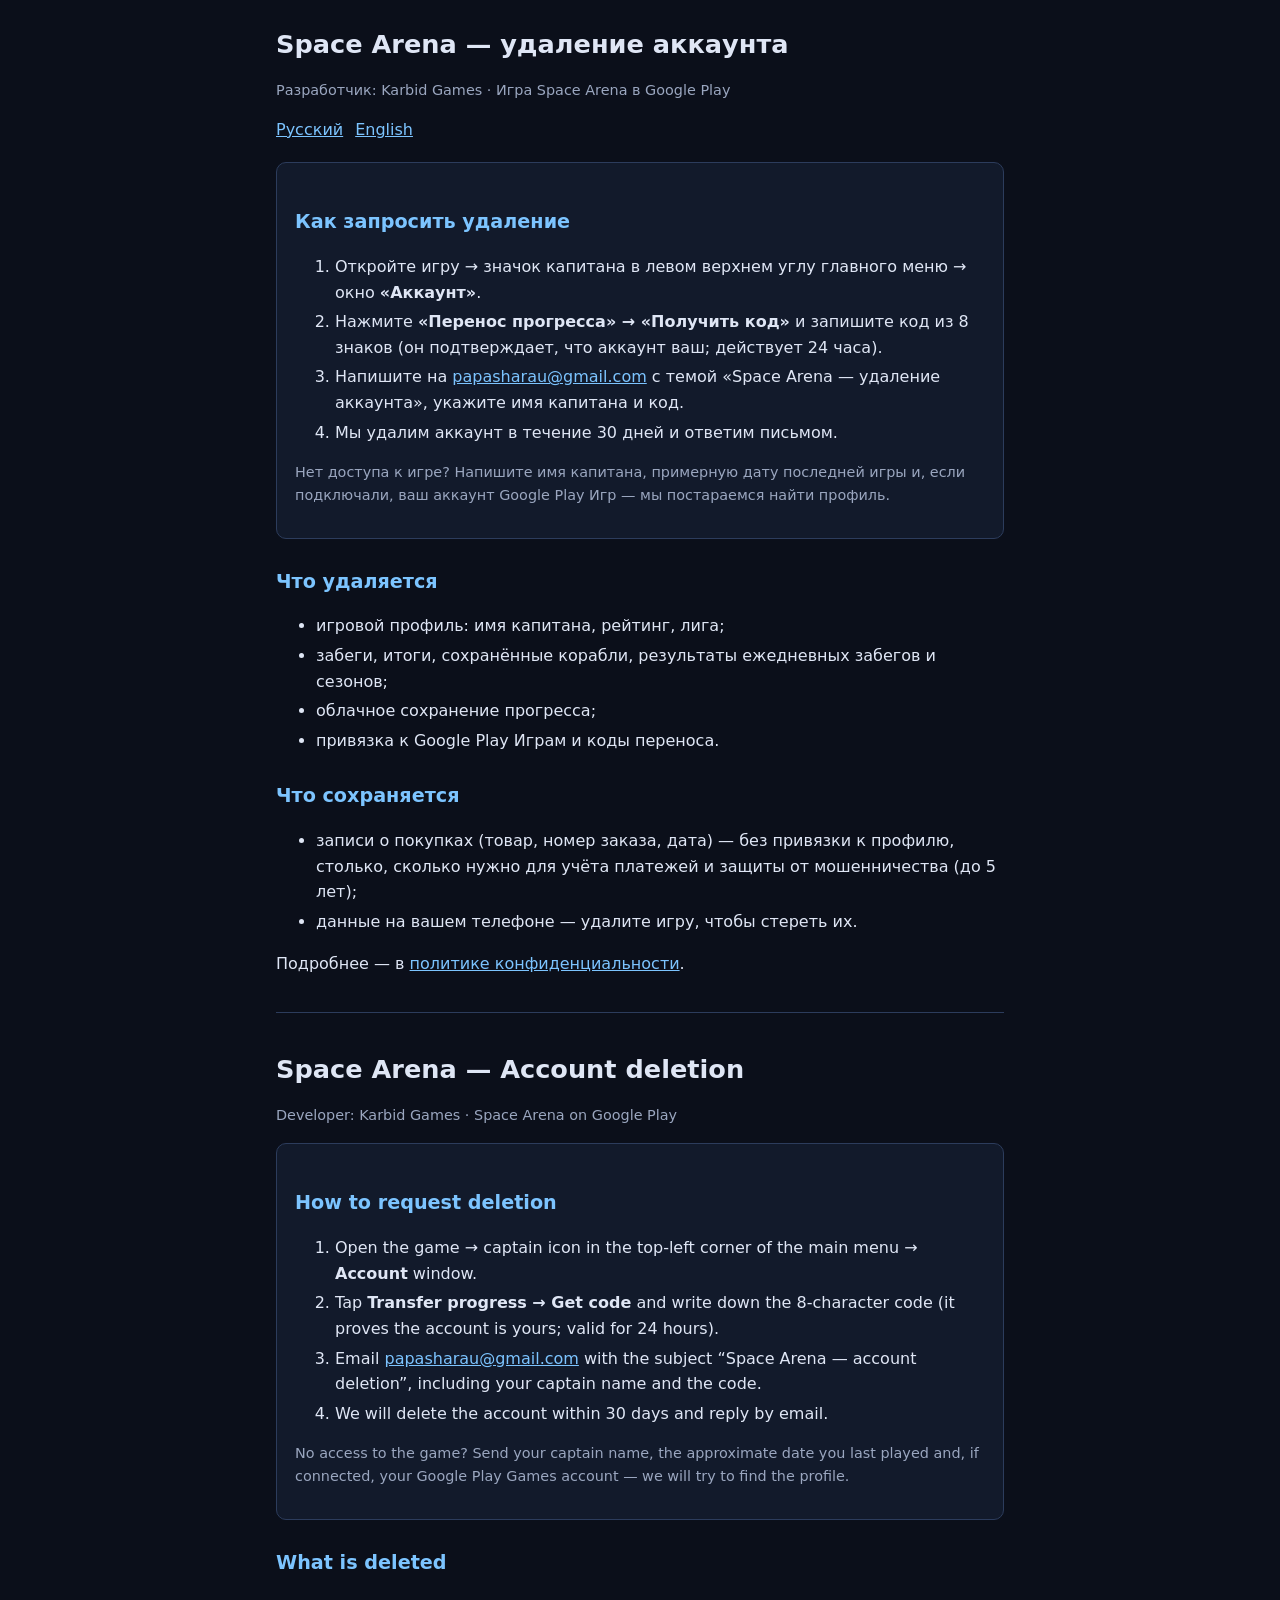
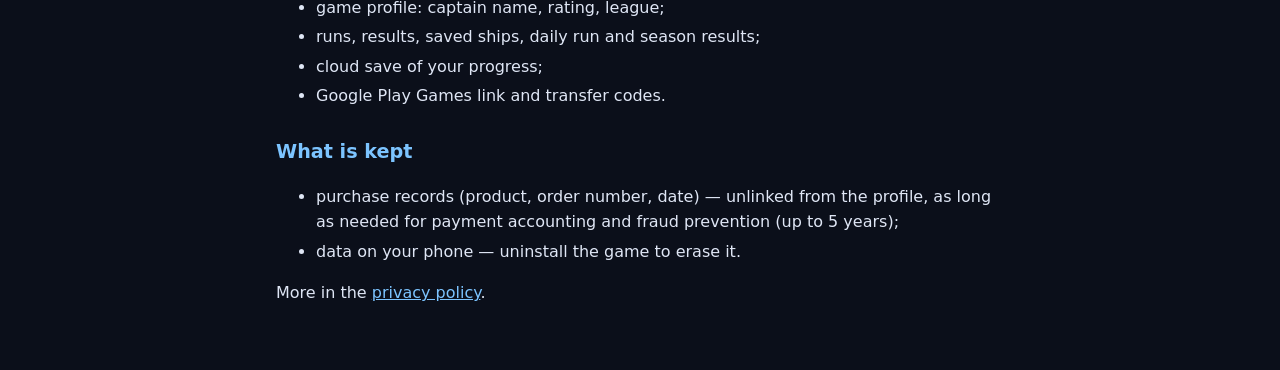
==== delete.html @ 42837ee1 "Space Arena: privacy policy and account deletion" ====
<!doctype html>
<html lang="ru">
<head>
<meta charset="utf-8">
<meta name="viewport" content="width=device-width, initial-scale=1">
<title>Space Arena — удаление аккаунта</title>
<link rel="stylesheet" href="style.css">
</head>
<body>
<main>
<h1>Space Arena — удаление аккаунта</h1>
<p class="muted">Разработчик: Karbid Games · Игра Space Arena в Google Play</p>
<div class="lang"><a href="#ru">Русский</a><a href="#en">English</a></div>

<section id="ru">
<div class="card">
<h2>Как запросить удаление</h2>
<ol>
<li>Откройте игру → значок капитана в левом верхнем углу главного меню → окно <b>«Аккаунт»</b>.</li>
<li>Нажмите <b>«Перенос прогресса» → «Получить код»</b> и запишите код из 8 знаков (он подтверждает, что аккаунт
ваш; действует 24 часа).</li>
<li>Напишите на <a href="mailto:papasharau@gmail.com?subject=Space%20Arena%20%E2%80%94%20%D1%83%D0%B4%D0%B0%D0%BB%D0%B5%D0%BD%D0%B8%D0%B5%20%D0%B0%D0%BA%D0%BA%D0%B0%D1%83%D0%BD%D1%82%D0%B0">papasharau@gmail.com</a>
с темой «Space Arena — удаление аккаунта», укажите имя капитана и код.</li>
<li>Мы удалим аккаунт в течение 30 дней и ответим письмом.</li>
</ol>
<p class="muted">Нет доступа к игре? Напишите имя капитана, примерную дату последней игры и, если подключали, ваш
аккаунт Google Play Игр — мы постараемся найти профиль.</p>
</div>

<h2>Что удаляется</h2>
<ul>
<li>игровой профиль: имя капитана, рейтинг, лига;</li>
<li>забеги, итоги, сохранённые корабли, результаты ежедневных забегов и сезонов;</li>
<li>облачное сохранение прогресса;</li>
<li>привязка к Google Play Играм и коды переноса.</li>
</ul>

<h2>Что сохраняется</h2>
<ul>
<li>записи о покупках (товар, номер заказа, дата) — без привязки к профилю, столько, сколько нужно для учёта платежей
и защиты от мошенничества (до 5 лет);</li>
<li>данные на вашем телефоне — удалите игру, чтобы стереть их.</li>
</ul>
<p>Подробнее — в <a href="privacy.html">политике конфиденциальности</a>.</p>
</section>

<hr>

<section id="en" lang="en">
<h1>Space Arena — Account deletion</h1>
<p class="muted">Developer: Karbid Games · Space Arena on Google Play</p>
<div class="card">
<h2>How to request deletion</h2>
<ol>
<li>Open the game → captain icon in the top-left corner of the main menu → <b>Account</b> window.</li>
<li>Tap <b>Transfer progress → Get code</b> and write down the 8-character code (it proves the account is yours;
valid for 24 hours).</li>
<li>Email <a href="mailto:papasharau@gmail.com?subject=Space%20Arena%20%E2%80%94%20account%20deletion">papasharau@gmail.com</a>
with the subject “Space Arena — account deletion”, including your captain name and the code.</li>
<li>We will delete the account within 30 days and reply by email.</li>
</ol>
<p class="muted">No access to the game? Send your captain name, the approximate date you last played and, if
connected, your Google Play Games account — we will try to find the profile.</p>
</div>

<h2>What is deleted</h2>
<ul>
<li>game profile: captain name, rating, league;</li>
<li>runs, results, saved ships, daily run and season results;</li>
<li>cloud save of your progress;</li>
<li>Google Play Games link and transfer codes.</li>
</ul>

<h2>What is kept</h2>
<ul>
<li>purchase records (product, order number, date) — unlinked from the profile, as long as needed for payment
accounting and fraud prevention (up to 5 years);</li>
<li>data on your phone — uninstall the game to erase it.</li>
</ul>
<p>More in the <a href="privacy.html">privacy policy</a>.</p>
</section>
</main>
</body>
</html>
---- style.css ----
:root {
	--bg: #0b0f1a;
	--panel: #121a2b;
	--text: #dfe6f5;
	--muted: #9aa6bf;
	--accent: #7cc4ff;
	--edge: #2c3c5c;
}
* { box-sizing: border-box; }
body {
	margin: 0;
	background: var(--bg);
	color: var(--text);
	font: 16px/1.6 system-ui, -apple-system, "Segoe UI", Roboto, sans-serif;
}
main { max-width: 760px; margin: 0 auto; padding: 24px 16px 48px; }
h1 { font-size: 1.6rem; margin: 0 0 4px; }
h2 { font-size: 1.2rem; margin: 28px 0 8px; color: var(--accent); }
p, li { color: var(--text); }
.muted { color: var(--muted); font-size: 0.9rem; }
a { color: var(--accent); }
.lang { display: flex; gap: 12px; margin: 12px 0 20px; }
.card {
	background: var(--panel);
	border: 1px solid var(--edge);
	border-radius: 10px;
	padding: 16px 18px;
	margin: 16px 0;
}
ol li, ul li { margin: 4px 0; }
hr { border: 0; border-top: 1px solid var(--edge); margin: 36px 0; }
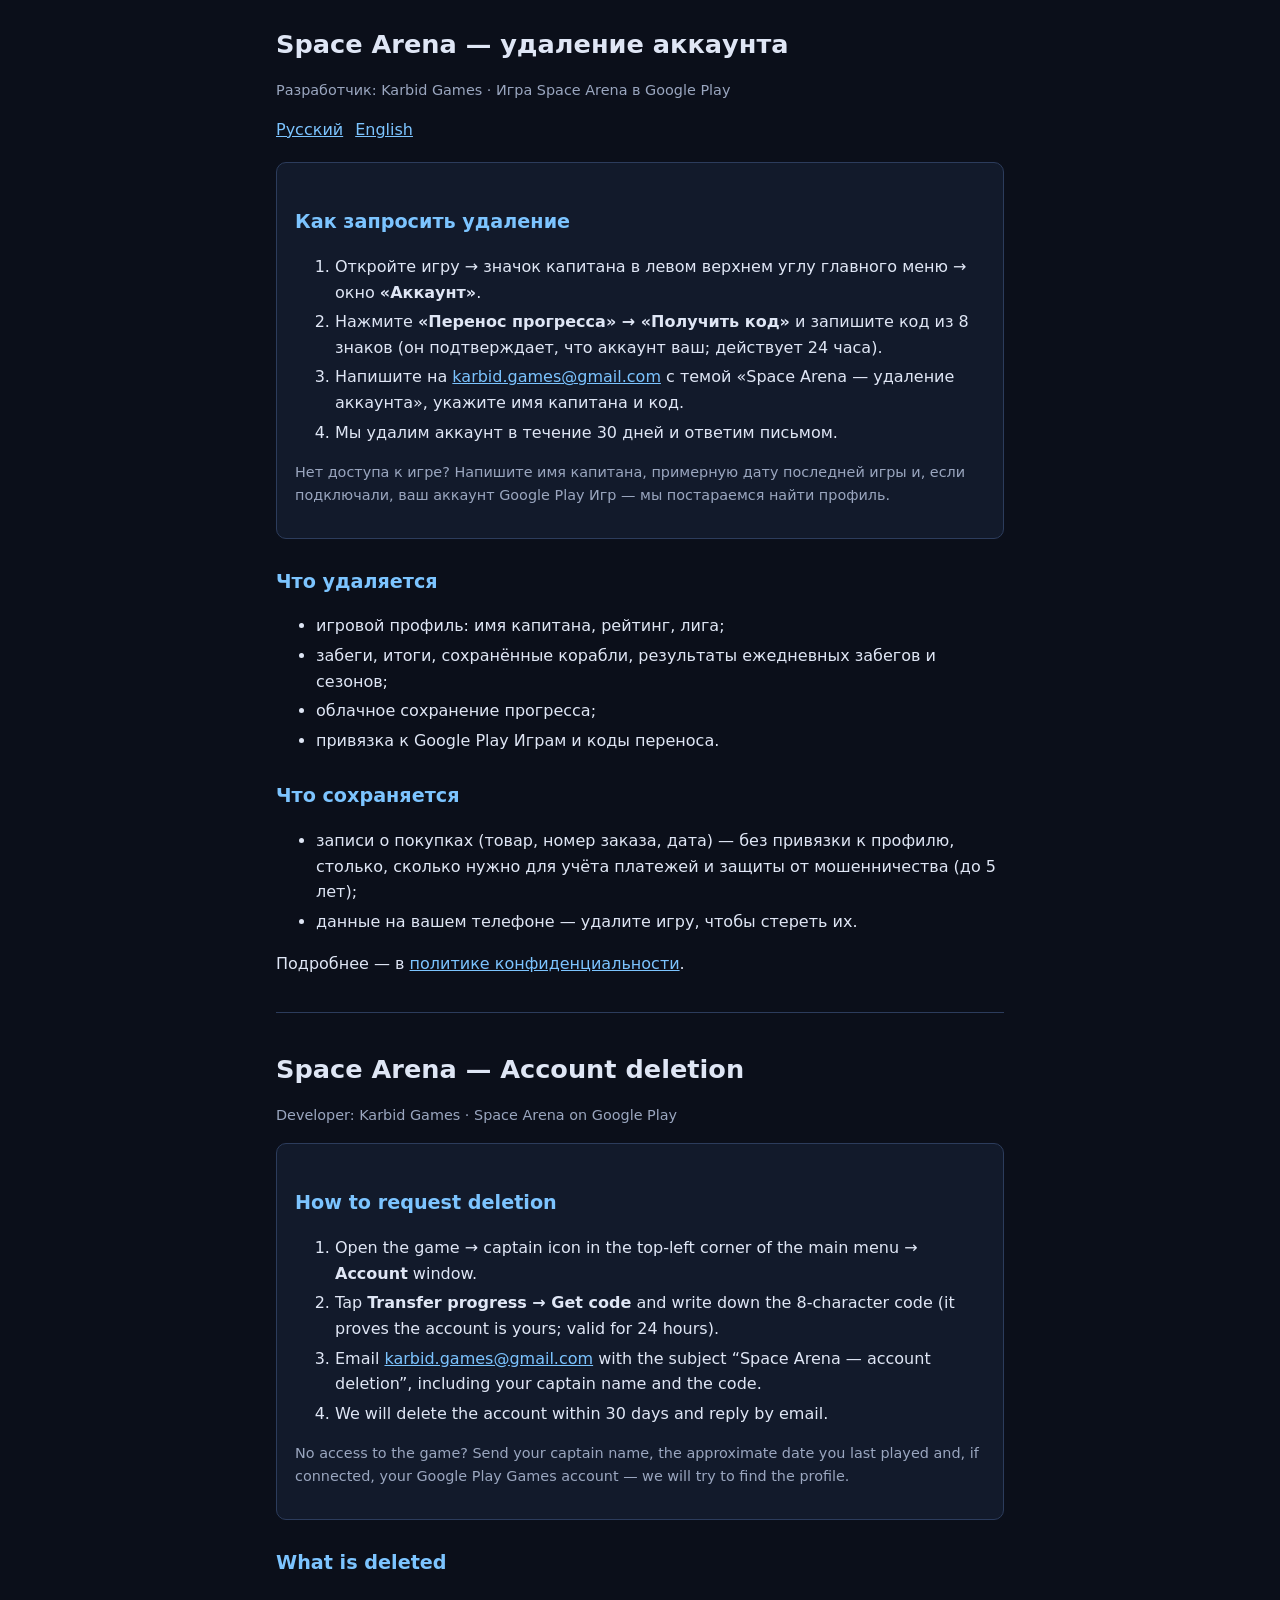
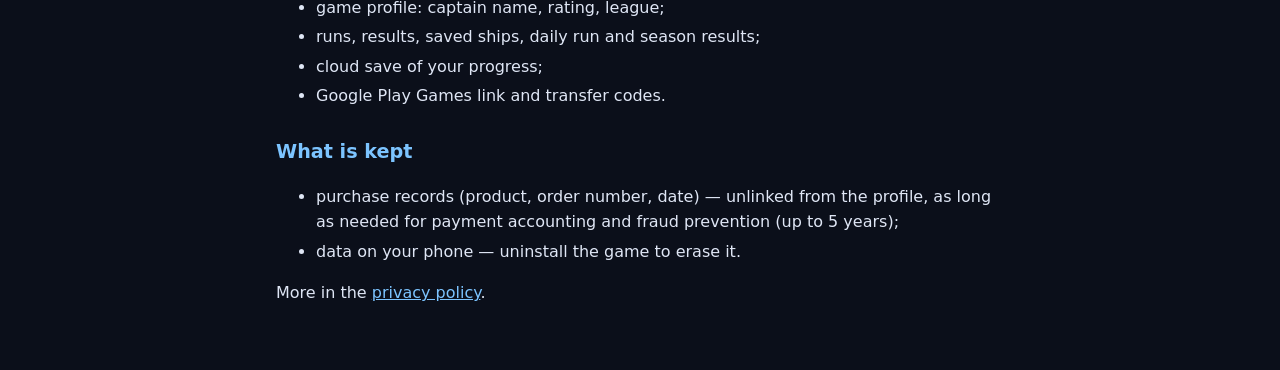
==== commit ba925db7: "Contact email: karbid.games@gmail.com" ====
--- a/delete.html
+++ b/delete.html
@@ -19,7 +19,7 @@
 <li>Откройте игру → значок капитана в левом верхнем углу главного меню → окно <b>«Аккаунт»</b>.</li>
 <li>Нажмите <b>«Перенос прогресса» → «Получить код»</b> и запишите код из 8 знаков (он подтверждает, что аккаунт
 ваш; действует 24 часа).</li>
-<li>Напишите на <a href="mailto:papasharau@gmail.com?subject=Space%20Arena%20%E2%80%94%20%D1%83%D0%B4%D0%B0%D0%BB%D0%B5%D0%BD%D0%B8%D0%B5%20%D0%B0%D0%BA%D0%BA%D0%B0%D1%83%D0%BD%D1%82%D0%B0">papasharau@gmail.com</a>
+<li>Напишите на <a href="mailto:karbid.games@gmail.com?subject=Space%20Arena%20%E2%80%94%20%D1%83%D0%B4%D0%B0%D0%BB%D0%B5%D0%BD%D0%B8%D0%B5%20%D0%B0%D0%BA%D0%BA%D0%B0%D1%83%D0%BD%D1%82%D0%B0">karbid.games@gmail.com</a>
 с темой «Space Arena — удаление аккаунта», укажите имя капитана и код.</li>
 <li>Мы удалим аккаунт в течение 30 дней и ответим письмом.</li>
 </ol>
@@ -55,7 +55,7 @@
 <li>Open the game → captain icon in the top-left corner of the main menu → <b>Account</b> window.</li>
 <li>Tap <b>Transfer progress → Get code</b> and write down the 8-character code (it proves the account is yours;
 valid for 24 hours).</li>
-<li>Email <a href="mailto:papasharau@gmail.com?subject=Space%20Arena%20%E2%80%94%20account%20deletion">papasharau@gmail.com</a>
+<li>Email <a href="mailto:karbid.games@gmail.com?subject=Space%20Arena%20%E2%80%94%20account%20deletion">karbid.games@gmail.com</a>
 with the subject “Space Arena — account deletion”, including your captain name and the code.</li>
 <li>We will delete the account within 30 days and reply by email.</li>
 </ol>
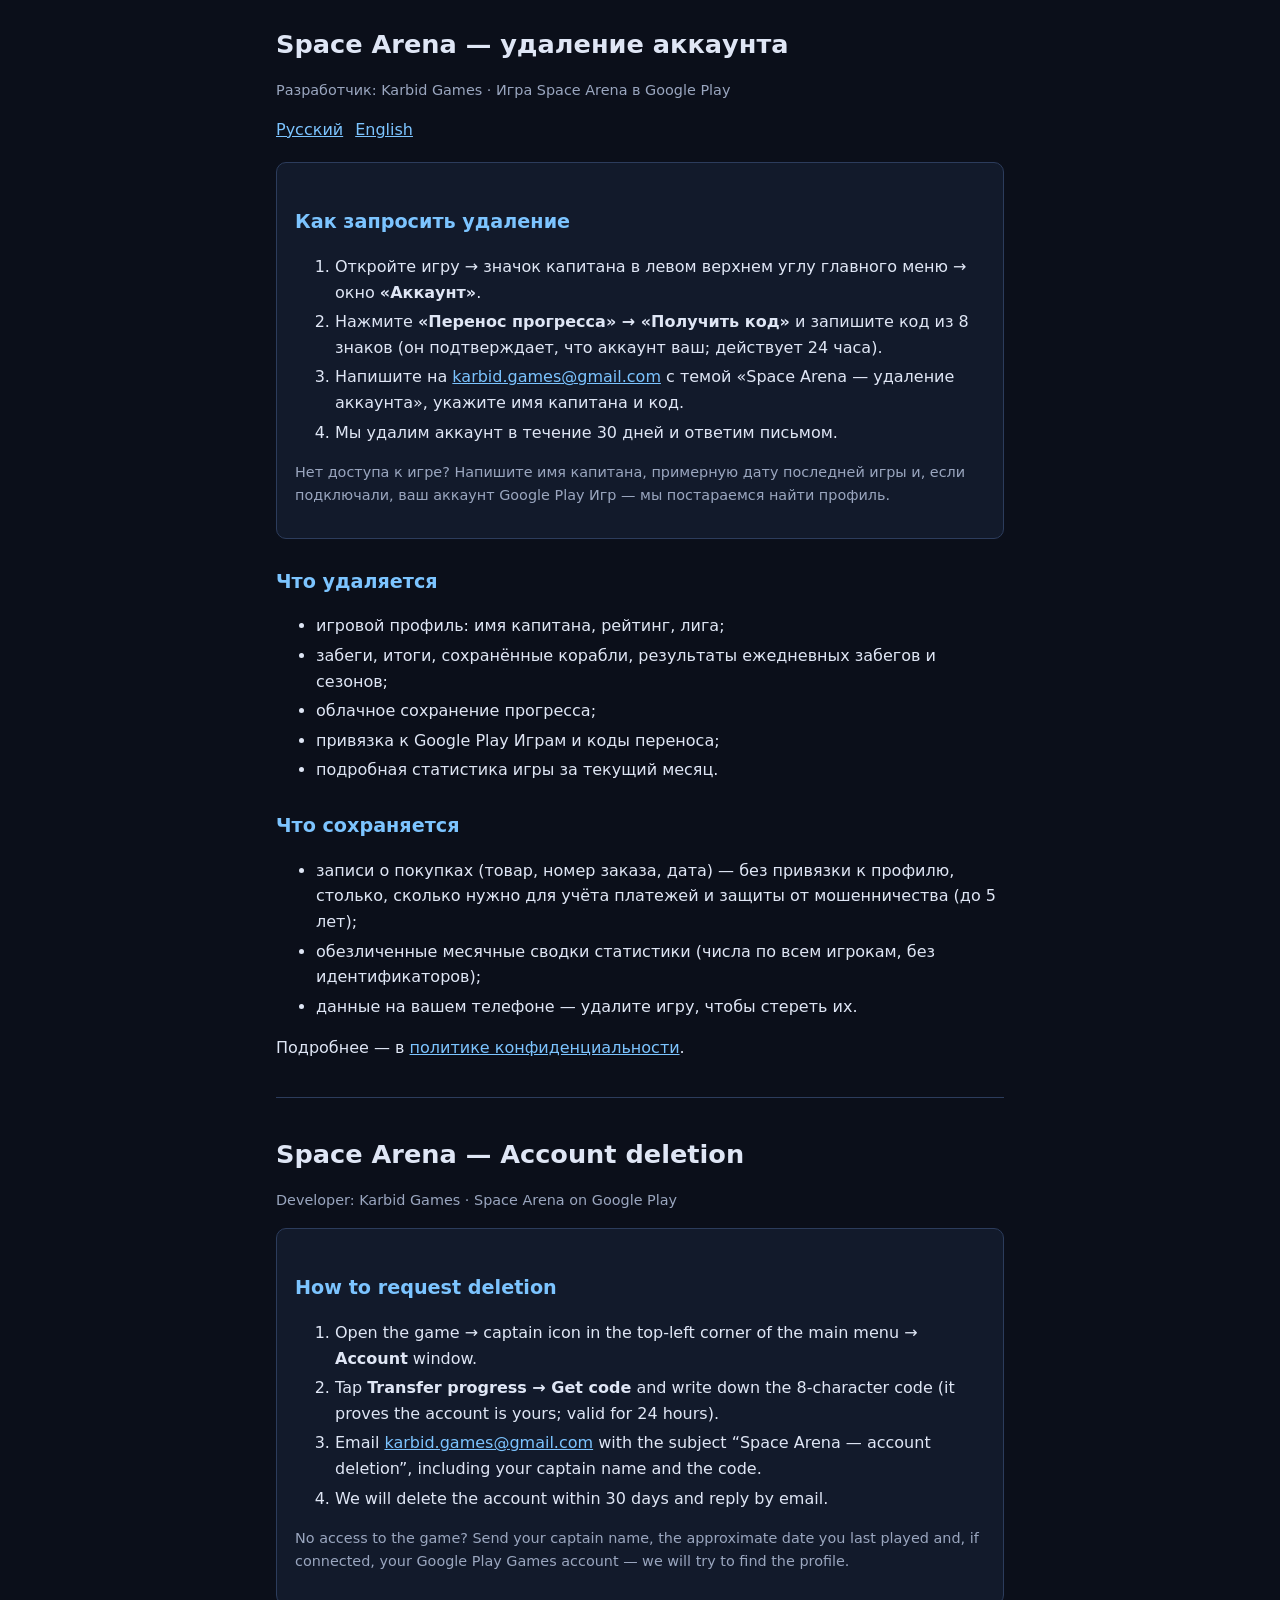
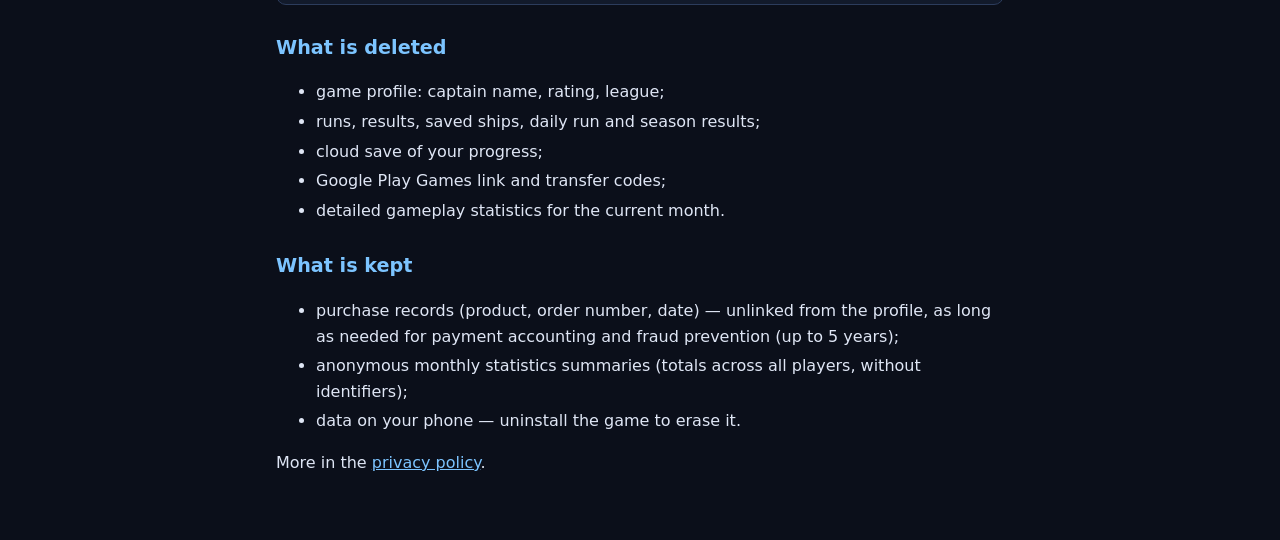
==== commit 10364ecb: "Политика конфиденциальности и удаление аккаунта: статистика игры" ====
--- a/delete.html
+++ b/delete.html
@@ -32,13 +32,15 @@
 <li>игровой профиль: имя капитана, рейтинг, лига;</li>
 <li>забеги, итоги, сохранённые корабли, результаты ежедневных забегов и сезонов;</li>
 <li>облачное сохранение прогресса;</li>
-<li>привязка к Google Play Играм и коды переноса.</li>
+<li>привязка к Google Play Играм и коды переноса;</li>
+<li>подробная статистика игры за текущий месяц.</li>
 </ul>
 
 <h2>Что сохраняется</h2>
 <ul>
 <li>записи о покупках (товар, номер заказа, дата) — без привязки к профилю, столько, сколько нужно для учёта платежей
 и защиты от мошенничества (до 5 лет);</li>
+<li>обезличенные месячные сводки статистики (числа по всем игрокам, без идентификаторов);</li>
 <li>данные на вашем телефоне — удалите игру, чтобы стереть их.</li>
 </ul>
 <p>Подробнее — в <a href="privacy.html">политике конфиденциальности</a>.</p>
@@ -68,13 +70,15 @@
 <li>game profile: captain name, rating, league;</li>
 <li>runs, results, saved ships, daily run and season results;</li>
 <li>cloud save of your progress;</li>
-<li>Google Play Games link and transfer codes.</li>
+<li>Google Play Games link and transfer codes;</li>
+<li>detailed gameplay statistics for the current month.</li>
 </ul>
 
 <h2>What is kept</h2>
 <ul>
 <li>purchase records (product, order number, date) — unlinked from the profile, as long as needed for payment
 accounting and fraud prevention (up to 5 years);</li>
+<li>anonymous monthly statistics summaries (totals across all players, without identifiers);</li>
 <li>data on your phone — uninstall the game to erase it.</li>
 </ul>
 <p>More in the <a href="privacy.html">privacy policy</a>.</p>
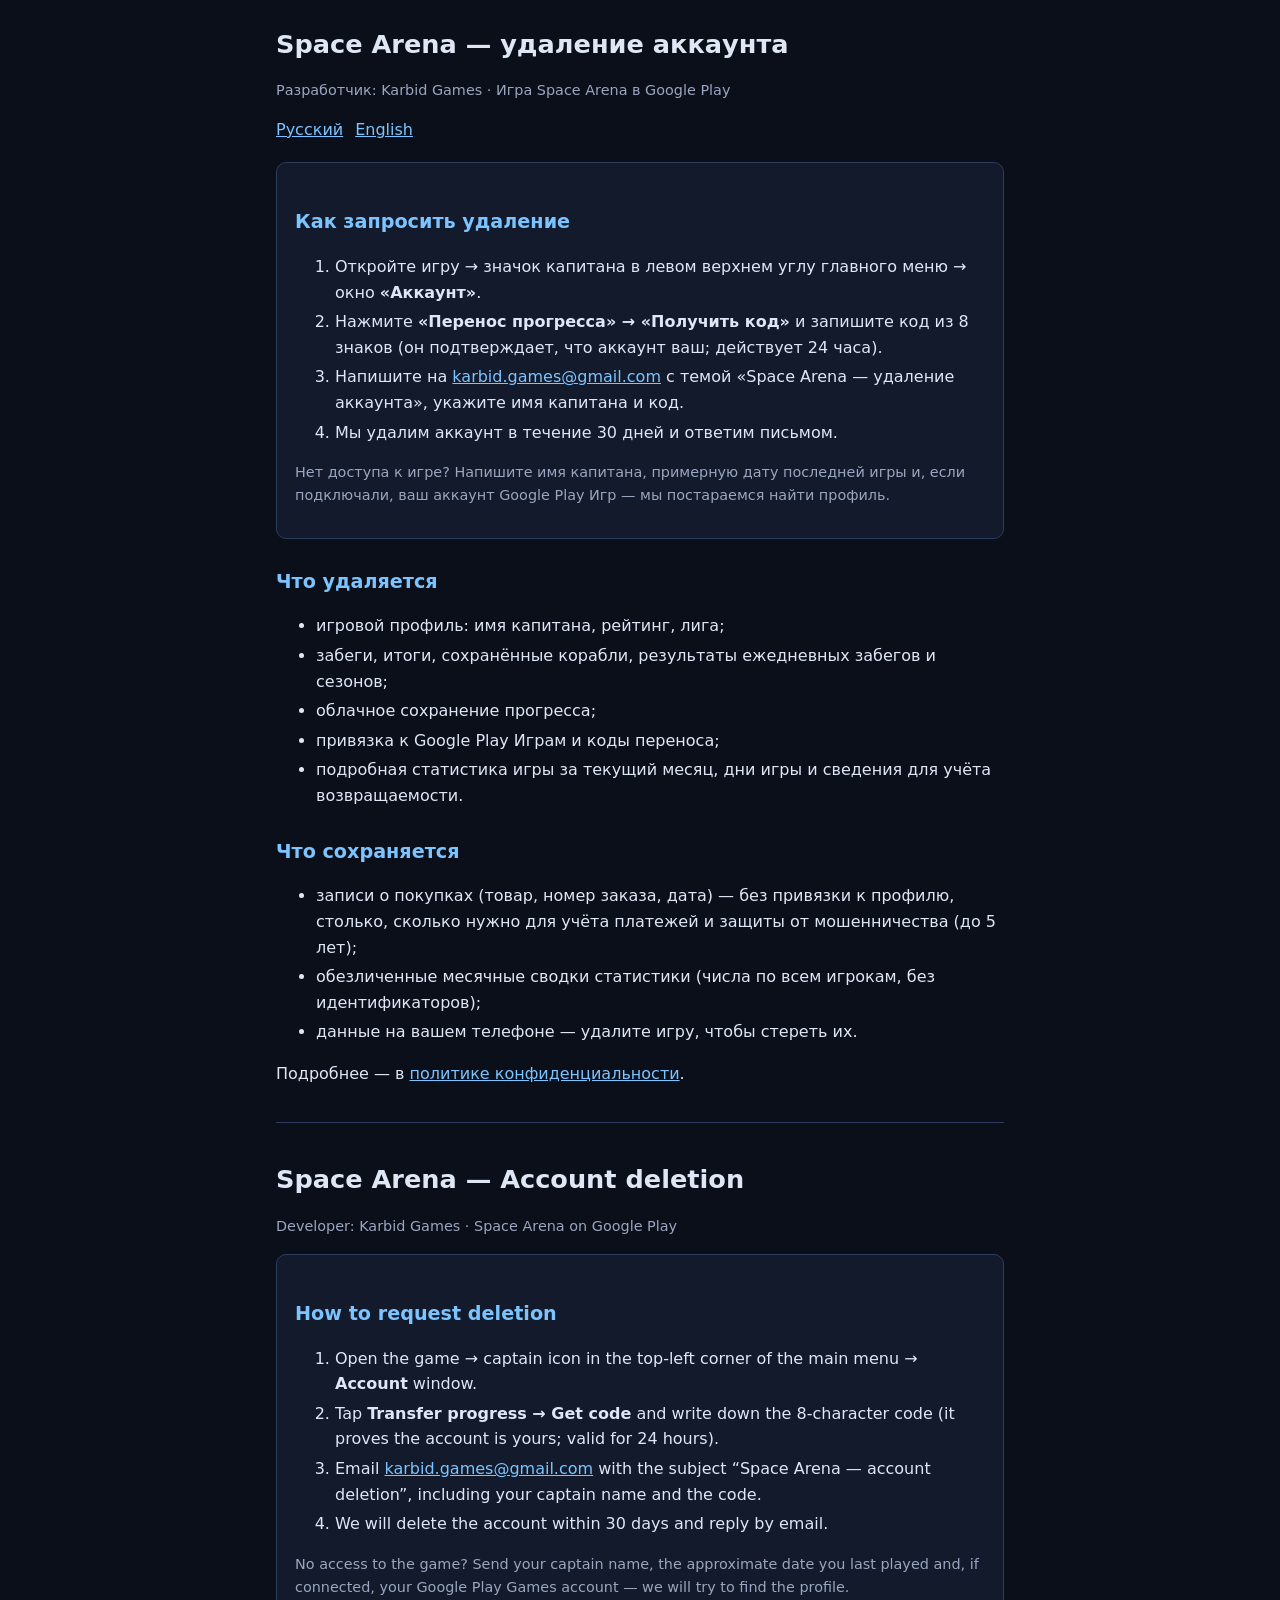
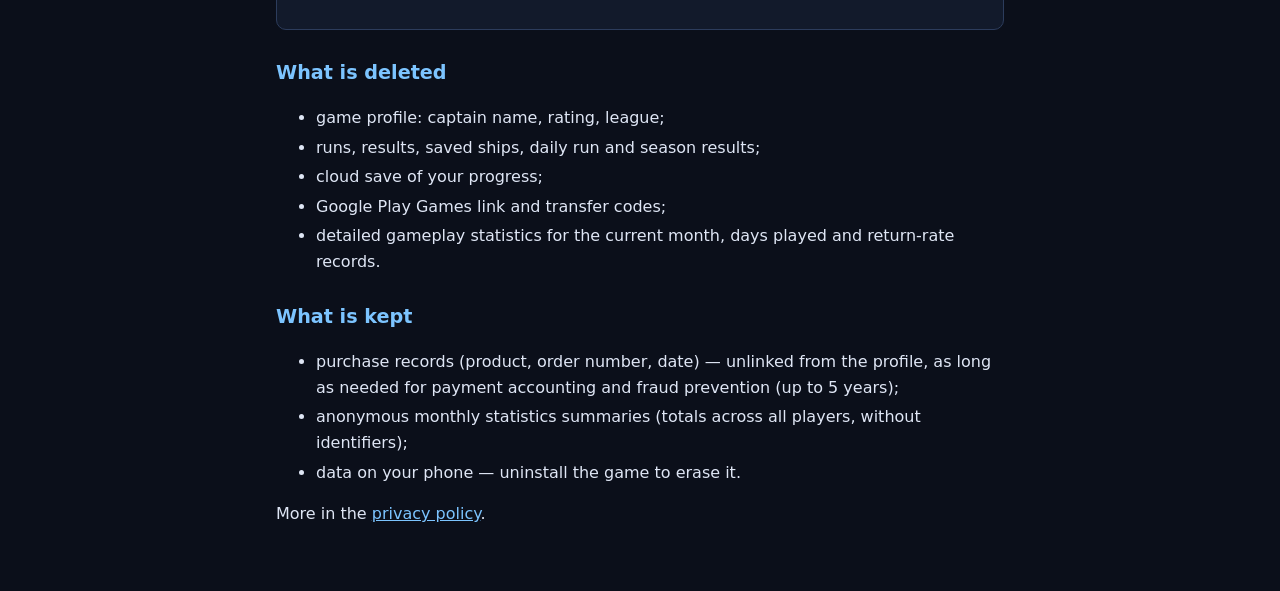
==== commit bbb92327: "Политика конфиденциальности: дни игры, мощь и рейтинг для учёта возвращаемости" ====
--- a/delete.html
+++ b/delete.html
@@ -33,7 +33,7 @@
 <li>забеги, итоги, сохранённые корабли, результаты ежедневных забегов и сезонов;</li>
 <li>облачное сохранение прогресса;</li>
 <li>привязка к Google Play Играм и коды переноса;</li>
-<li>подробная статистика игры за текущий месяц.</li>
+<li>подробная статистика игры за текущий месяц, дни игры и сведения для учёта возвращаемости.</li>
 </ul>
 
 <h2>Что сохраняется</h2>
@@ -71,7 +71,7 @@
 <li>runs, results, saved ships, daily run and season results;</li>
 <li>cloud save of your progress;</li>
 <li>Google Play Games link and transfer codes;</li>
-<li>detailed gameplay statistics for the current month.</li>
+<li>detailed gameplay statistics for the current month, days played and return-rate records.</li>
 </ul>
 
 <h2>What is kept</h2>
